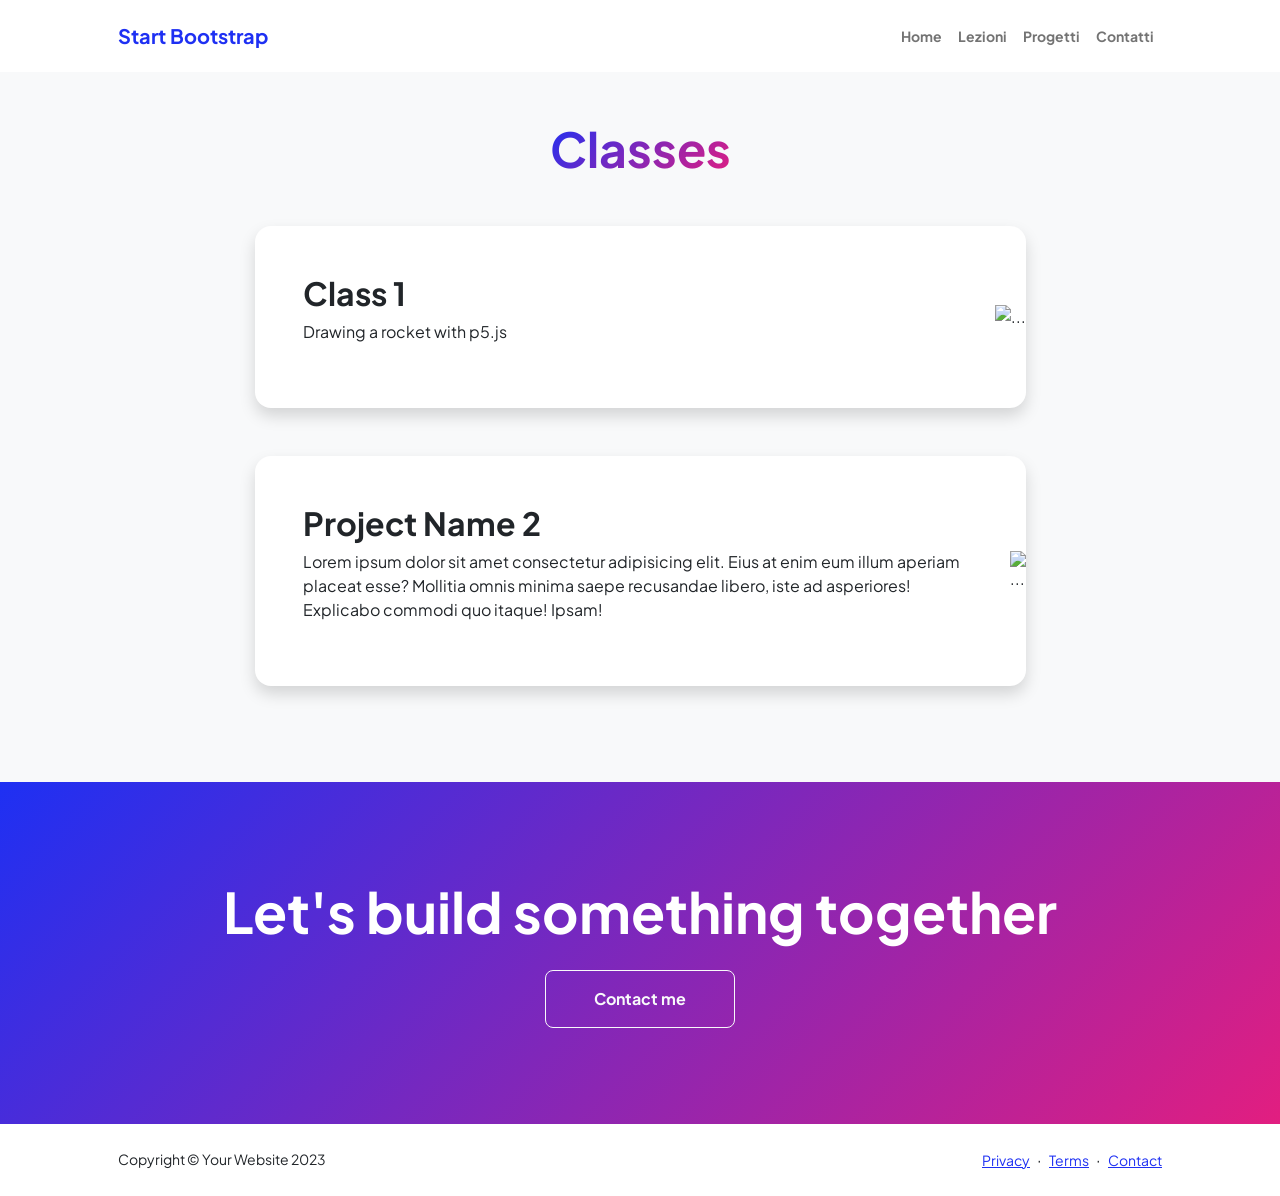
==== classes.html @ 0294cafc "[feat] pagina classes, menu in italiano e pulsanti aggiornati" ====
<!DOCTYPE html>
<html lang="en">
    <head>
        <meta charset="utf-8" />
        <meta name="viewport" content="width=device-width, initial-scale=1, shrink-to-fit=no" />
        <meta name="description" content="" />
        <meta name="author" content="" />
        <title>Classes</title>
        <!-- Favicon-->
        <link rel="icon" type="image/x-icon" href="assets/favicon.ico" />
        <!-- Custom Google font-->
        <link rel="preconnect" href="https://fonts.googleapis.com" />
        <link rel="preconnect" href="https://fonts.gstatic.com" crossorigin />
        <link href="https://fonts.googleapis.com/css2?family=Plus+Jakarta+Sans:wght@100;200;300;400;500;600;700;800;900&amp;display=swap" rel="stylesheet" />
        <!-- Bootstrap icons-->
        <link href="https://cdn.jsdelivr.net/npm/bootstrap-icons@1.8.1/font/bootstrap-icons.css" rel="stylesheet" />
        <!-- Core theme CSS (includes Bootstrap)-->
        <link href="css/styles.css" rel="stylesheet" />
    </head>
    <body class="d-flex flex-column h-100 bg-light">
        <main class="flex-shrink-0">
            <!-- Navigation-->
            <nav class="navbar navbar-expand-lg navbar-light bg-white py-3">
                <div class="container px-5">
                    <a class="navbar-brand" href="index.html"><span class="fw-bolder text-primary">Start Bootstrap</span></a>
                    <button class="navbar-toggler" type="button" data-bs-toggle="collapse" data-bs-target="#navbarSupportedContent" aria-controls="navbarSupportedContent" aria-expanded="false" aria-label="Toggle navigation"><span class="navbar-toggler-icon"></span></button>
                    <div class="collapse navbar-collapse" id="navbarSupportedContent">
                        <ul class="navbar-nav ms-auto mb-2 mb-lg-0 small fw-bolder">
                            <li class="nav-item"><a class="nav-link" href="index.html">Home</a></li>
                            <li class="nav-item"><a class="nav-link" href="lezioni.html">Lezioni</a></li>
                            <li class="nav-item"><a class="nav-link" href="classes.html">Progetti</a></li>
                            <li class="nav-item"><a class="nav-link" href="contact.html">Contatti</a></li>
                        </ul>
                    </div>
                </div>
            </nav>
            <!-- Projects Section-->
            <section class="py-5">
                <div class="container px-5 mb-5">
                    <div class="text-center mb-5">
                        <h1 class="display-5 fw-bolder mb-0"><span class="text-gradient d-inline">Classes</span></h1>
                    </div>
                    <div class="row gx-5 justify-content-center">
                        <div class="col-lg-11 col-xl-9 col-xxl-8">
                            <!-- Project Card 1-->
                            <div class="card overflow-hidden shadow rounded-4 border-0 mb-5">
                                <div class="card-body p-0">
                                    <div class="d-flex align-items-center">
                                        <div class="p-5 flex-grow-1">
                                            <h2 class="fw-bolder">Class 1</h2>
                                            <p>Drawing a rocket with p5.js</p>
                                        </div>
                                        <img class="img-fluid" src="https://dummyimage.com/300x400/343a40/6c757d" alt="..." />
                                    </div>
                                </div>
                            </div>
                            <!-- Project Card 2-->
                            <div class="card overflow-hidden shadow rounded-4 border-0">
                                <div class="card-body p-0">
                                    <div class="d-flex align-items-center">
                                        <div class="p-5 flex-grow-1">
                                            <h2 class="fw-bolder">Project Name 2</h2>
                                            <p>Lorem ipsum dolor sit amet consectetur adipisicing elit. Eius at enim eum illum aperiam placeat esse? Mollitia omnis minima saepe recusandae libero, iste ad asperiores! Explicabo commodi quo itaque! Ipsam!</p>
                                        </div>
                                        <img class="img-fluid" src="https://dummyimage.com/300x400/343a40/6c757d" alt="..." />
                                    </div>
                                </div>
                            </div>
                        </div>
                    </div>
                </div>
            </section>
            <!-- Call to action section-->
            <section class="py-5 bg-gradient-primary-to-secondary text-white">
                <div class="container px-5 my-5">
                    <div class="text-center">
                        <h2 class="display-4 fw-bolder mb-4">Let's build something together</h2>
                        <a class="btn btn-outline-light btn-lg px-5 py-3 fs-6 fw-bolder" href="contact.html">Contact me</a>
                    </div>
                </div>
            </section>
        </main>
        <!-- Footer-->
        <footer class="bg-white py-4 mt-auto">
            <div class="container px-5">
                <div class="row align-items-center justify-content-between flex-column flex-sm-row">
                    <div class="col-auto"><div class="small m-0">Copyright &copy; Your Website 2023</div></div>
                    <div class="col-auto">
                        <a class="small" href="#!">Privacy</a>
                        <span class="mx-1">&middot;</span>
                        <a class="small" href="#!">Terms</a>
                        <span class="mx-1">&middot;</span>
                        <a class="small" href="#!">Contact</a>
                    </div>
                </div>
            </div>
        </footer>
        <!-- Bootstrap core JS-->
        <script src="https://cdn.jsdelivr.net/npm/bootstrap@5.2.3/dist/js/bootstrap.bundle.min.js"></script>
        <!-- Core theme JS-->
        <script src="js/scripts.js"></script>
    </body>
</html>
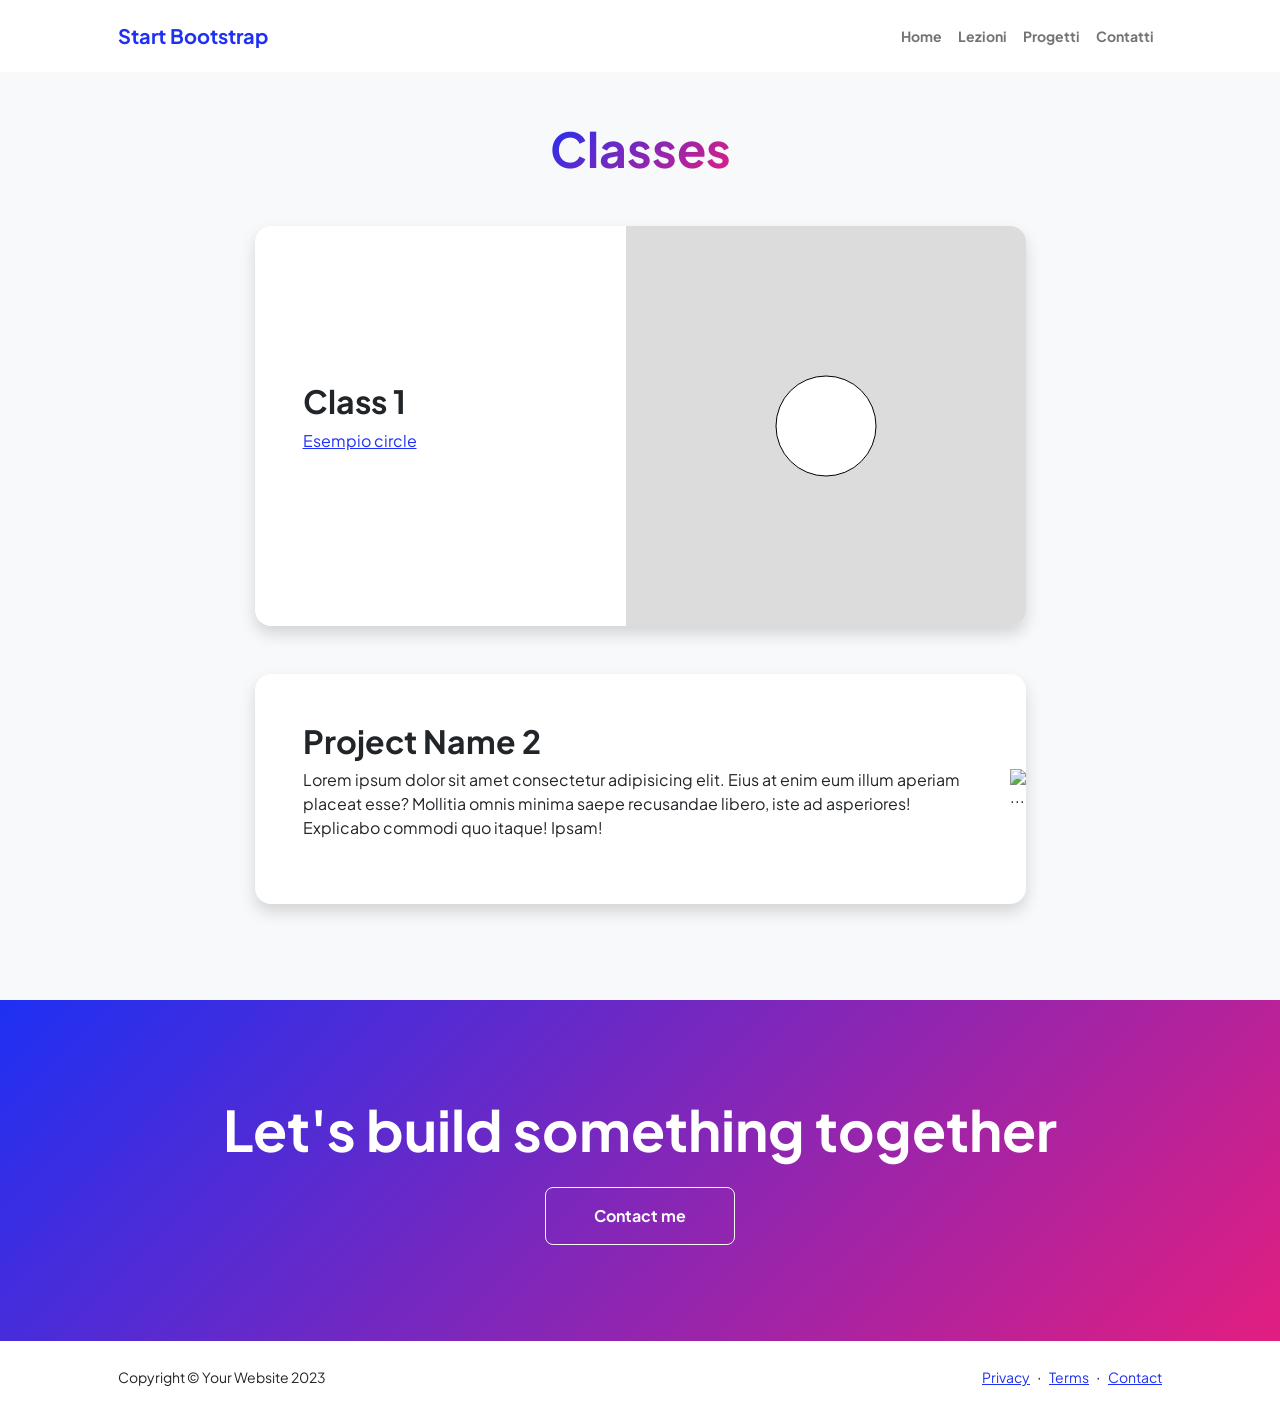
==== commit 9b8b5609: "[feat] esercizio class1 con p5.js e testi about me Aggiunta cartella class1 (esempio1.html e sketch." ====
--- a/classes.html
+++ b/classes.html
@@ -48,9 +48,9 @@
                                     <div class="d-flex align-items-center">
                                         <div class="p-5 flex-grow-1">
                                             <h2 class="fw-bolder">Class 1</h2>
-                                            <p>Drawing a rocket with p5.js</p>
+                                            <p><a href="class1/esempio1.html">Esempio circle</a></p>
                                         </div>
-                                        <img class="img-fluid" src="https://dummyimage.com/300x400/343a40/6c757d" alt="..." />
+                                        <img class="img-fluid" src="assets/class1-circle.svg" alt="Esempio circle: cerchio bianco su sfondo grigio" />
                                     </div>
                                 </div>
                             </div>
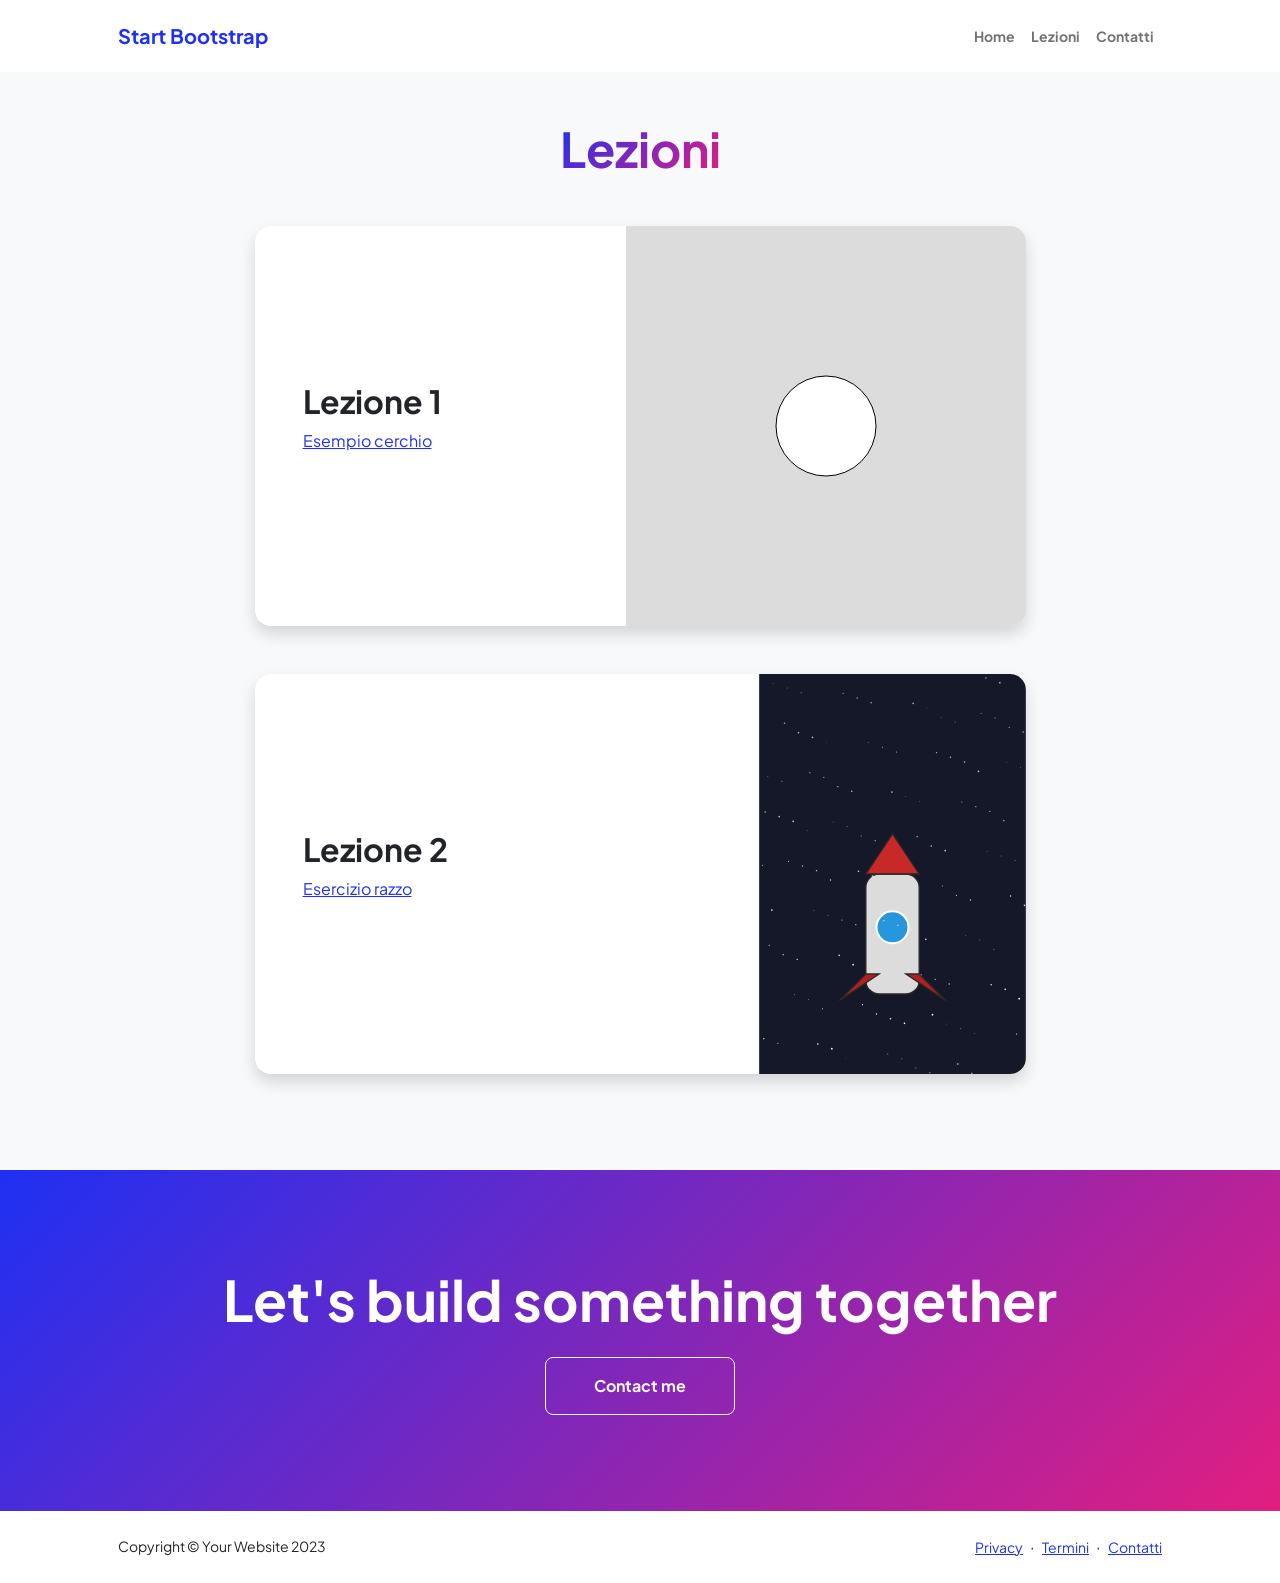
==== commit c4b018ce: "[class2] esercizio razzo e sito in italiano Aggiunto lo sketch del razzo in class2/1shape con i perc" ====
--- a/classes.html
+++ b/classes.html
@@ -5,7 +5,7 @@
         <meta name="viewport" content="width=device-width, initial-scale=1, shrink-to-fit=no" />
         <meta name="description" content="" />
         <meta name="author" content="" />
-        <title>Classes</title>
+        <title>Lezioni</title>
         <!-- Favicon-->
         <link rel="icon" type="image/x-icon" href="assets/favicon.ico" />
         <!-- Custom Google font-->
@@ -27,8 +27,7 @@
                     <div class="collapse navbar-collapse" id="navbarSupportedContent">
                         <ul class="navbar-nav ms-auto mb-2 mb-lg-0 small fw-bolder">
                             <li class="nav-item"><a class="nav-link" href="index.html">Home</a></li>
-                            <li class="nav-item"><a class="nav-link" href="lezioni.html">Lezioni</a></li>
-                            <li class="nav-item"><a class="nav-link" href="classes.html">Progetti</a></li>
+                            <li class="nav-item"><a class="nav-link" href="classes.html">Lezioni</a></li>
                             <li class="nav-item"><a class="nav-link" href="contact.html">Contatti</a></li>
                         </ul>
                     </div>
@@ -38,7 +37,7 @@
             <section class="py-5">
                 <div class="container px-5 mb-5">
                     <div class="text-center mb-5">
-                        <h1 class="display-5 fw-bolder mb-0"><span class="text-gradient d-inline">Classes</span></h1>
+                        <h1 class="display-5 fw-bolder mb-0"><span class="text-gradient d-inline">Lezioni</span></h1>
                     </div>
                     <div class="row gx-5 justify-content-center">
                         <div class="col-lg-11 col-xl-9 col-xxl-8">
@@ -47,10 +46,10 @@
                                 <div class="card-body p-0">
                                     <div class="d-flex align-items-center">
                                         <div class="p-5 flex-grow-1">
-                                            <h2 class="fw-bolder">Class 1</h2>
-                                            <p><a href="class1/esempio1.html">Esempio circle</a></p>
+                                            <h2 class="fw-bolder">Lezione 1</h2>
+                                            <p><a href="class1/esempio1.html">Esempio cerchio</a></p>
                                         </div>
-                                        <img class="img-fluid" src="assets/class1-circle.svg" alt="Esempio circle: cerchio bianco su sfondo grigio" />
+                                        <img class="img-fluid" src="assets/class1-circle.svg" alt="Esempio cerchio: cerchio bianco su sfondo grigio" />
                                     </div>
                                 </div>
                             </div>
@@ -59,10 +58,10 @@
                                 <div class="card-body p-0">
                                     <div class="d-flex align-items-center">
                                         <div class="p-5 flex-grow-1">
-                                            <h2 class="fw-bolder">Project Name 2</h2>
-                                            <p>Lorem ipsum dolor sit amet consectetur adipisicing elit. Eius at enim eum illum aperiam placeat esse? Mollitia omnis minima saepe recusandae libero, iste ad asperiores! Explicabo commodi quo itaque! Ipsam!</p>
+                                            <h2 class="fw-bolder">Lezione 2</h2>
+                                            <p><a href="class2/1shape/esempio1.html">Esercizio razzo</a></p>
                                         </div>
-                                        <img class="img-fluid" src="https://dummyimage.com/300x400/343a40/6c757d" alt="..." />
+                                        <img class="img-fluid" src="assets/class2-rocket.svg" alt="Esercizio razzo: razzo tra le stelle" />
                                     </div>
                                 </div>
                             </div>
@@ -88,9 +87,9 @@
                     <div class="col-auto">
                         <a class="small" href="#!">Privacy</a>
                         <span class="mx-1">&middot;</span>
-                        <a class="small" href="#!">Terms</a>
+                        <a class="small" href="#!">Termini</a>
                         <span class="mx-1">&middot;</span>
-                        <a class="small" href="#!">Contact</a>
+                        <a class="small" href="#!">Contatti</a>
                     </div>
                 </div>
             </div>
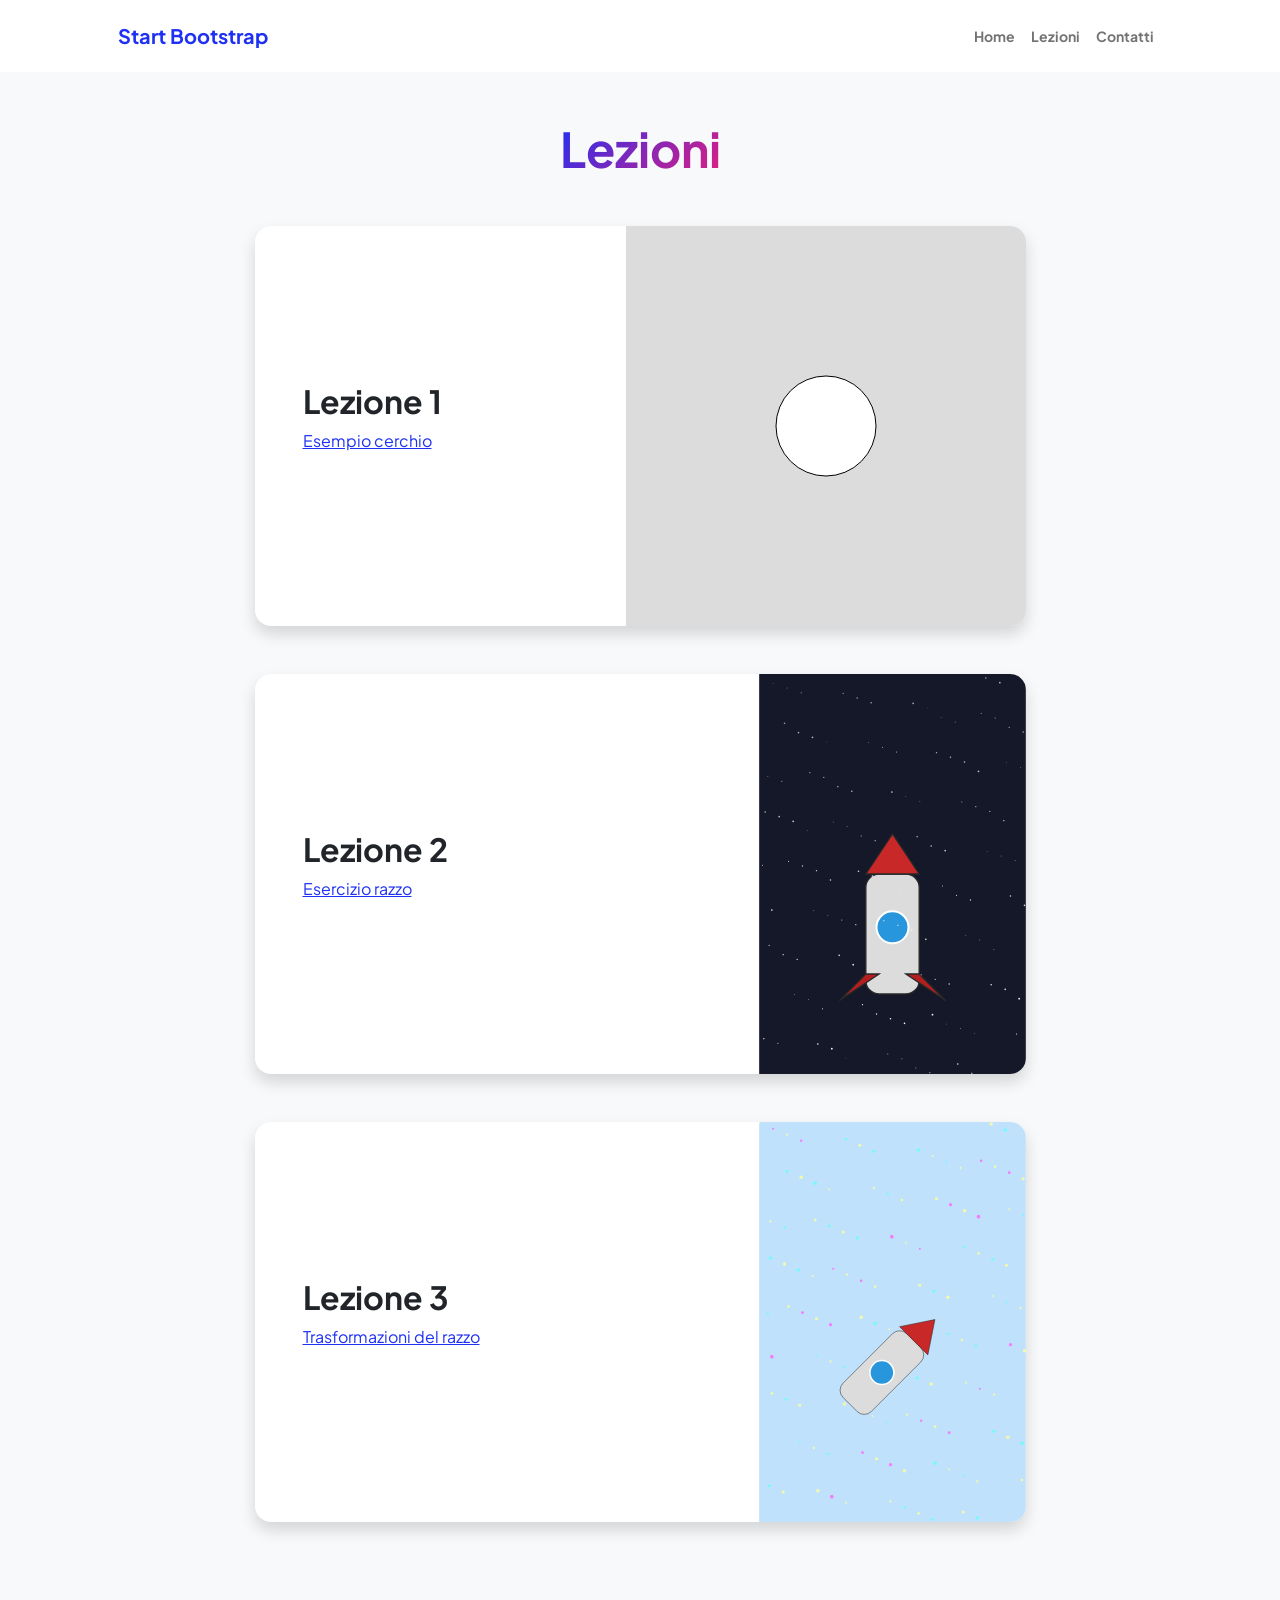
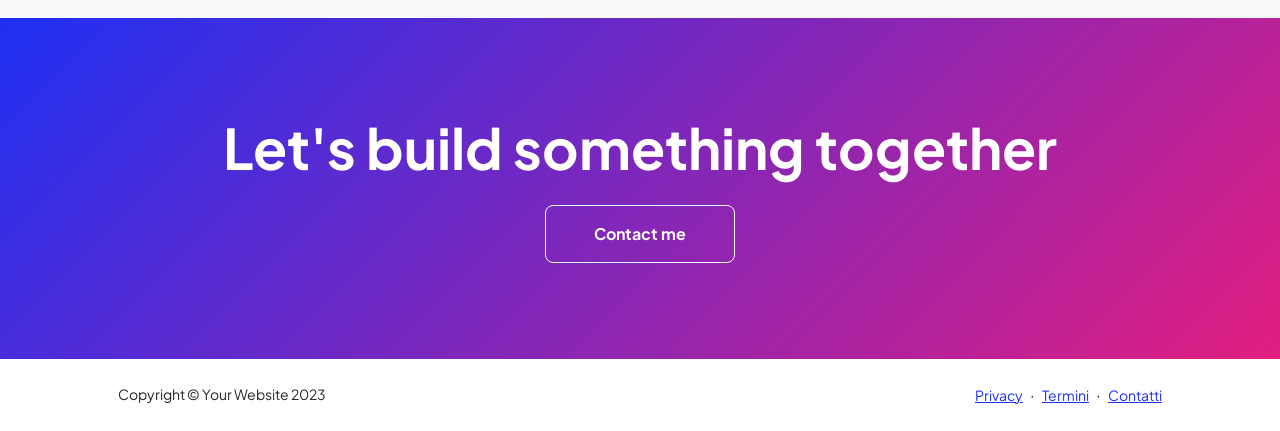
==== commit 1ab270c7: "[class3] aggiunta lezione 3 trasformazioni" ====
--- a/classes.html
+++ b/classes.html
@@ -54,7 +54,7 @@
                                 </div>
                             </div>
                             <!-- Project Card 2-->
-                            <div class="card overflow-hidden shadow rounded-4 border-0">
+                            <div class="card overflow-hidden shadow rounded-4 border-0 mb-5">
                                 <div class="card-body p-0">
                                     <div class="d-flex align-items-center">
                                         <div class="p-5 flex-grow-1">
@@ -62,6 +62,18 @@
                                             <p><a href="class2/1shape/esempio1.html">Esercizio razzo</a></p>
                                         </div>
                                         <img class="img-fluid" src="assets/class2-rocket.svg" alt="Esercizio razzo: razzo tra le stelle" />
+                                    </div>
+                                </div>
+                            </div>
+                            <!-- Project Card 3-->
+                            <div class="card overflow-hidden shadow rounded-4 border-0">
+                                <div class="card-body p-0">
+                                    <div class="d-flex align-items-center">
+                                        <div class="p-5 flex-grow-1">
+                                            <h2 class="fw-bolder">Lezione 3</h2>
+                                            <p><a href="class3/4-transformations/index.html">Trasformazioni del razzo</a></p>
+                                        </div>
+                                        <img class="img-fluid" src="assets/class3-transformations.svg" alt="Trasformazioni: razzo ruotato tra le stelle" />
                                     </div>
                                 </div>
                             </div>
